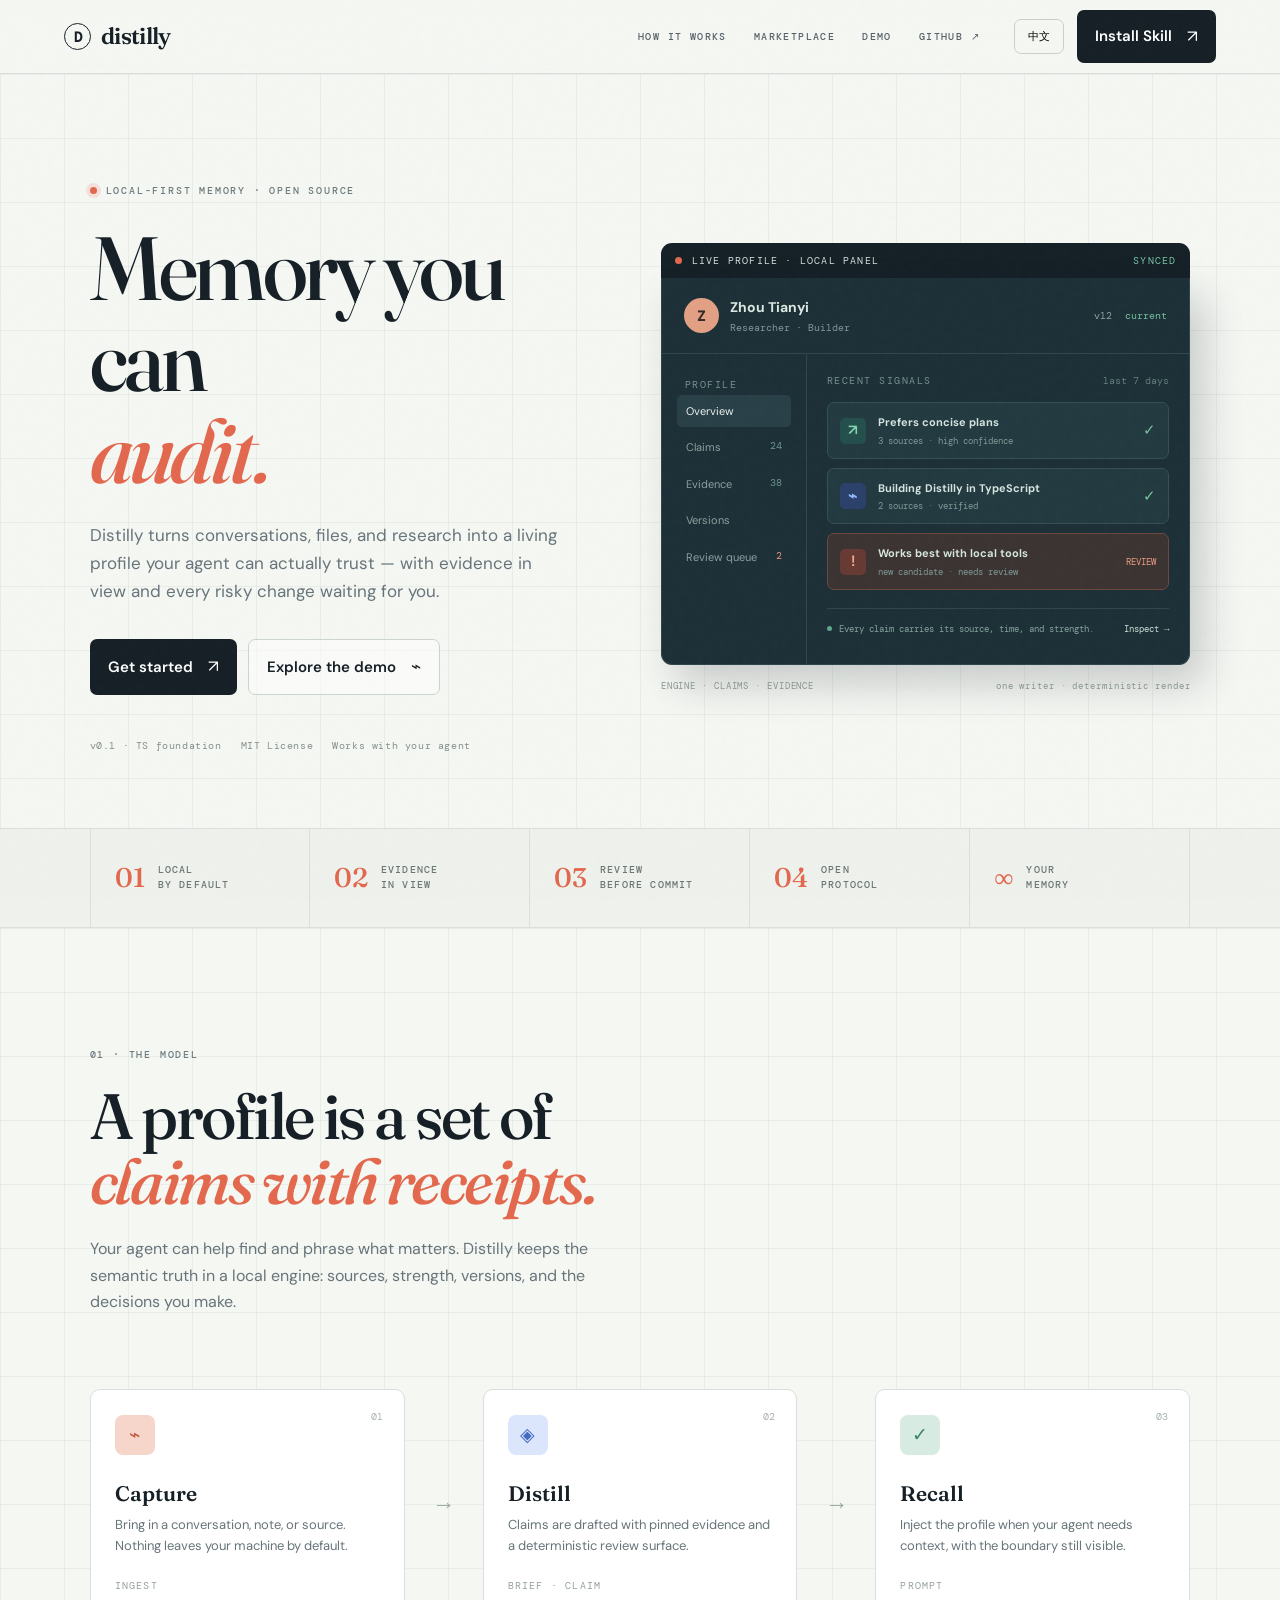
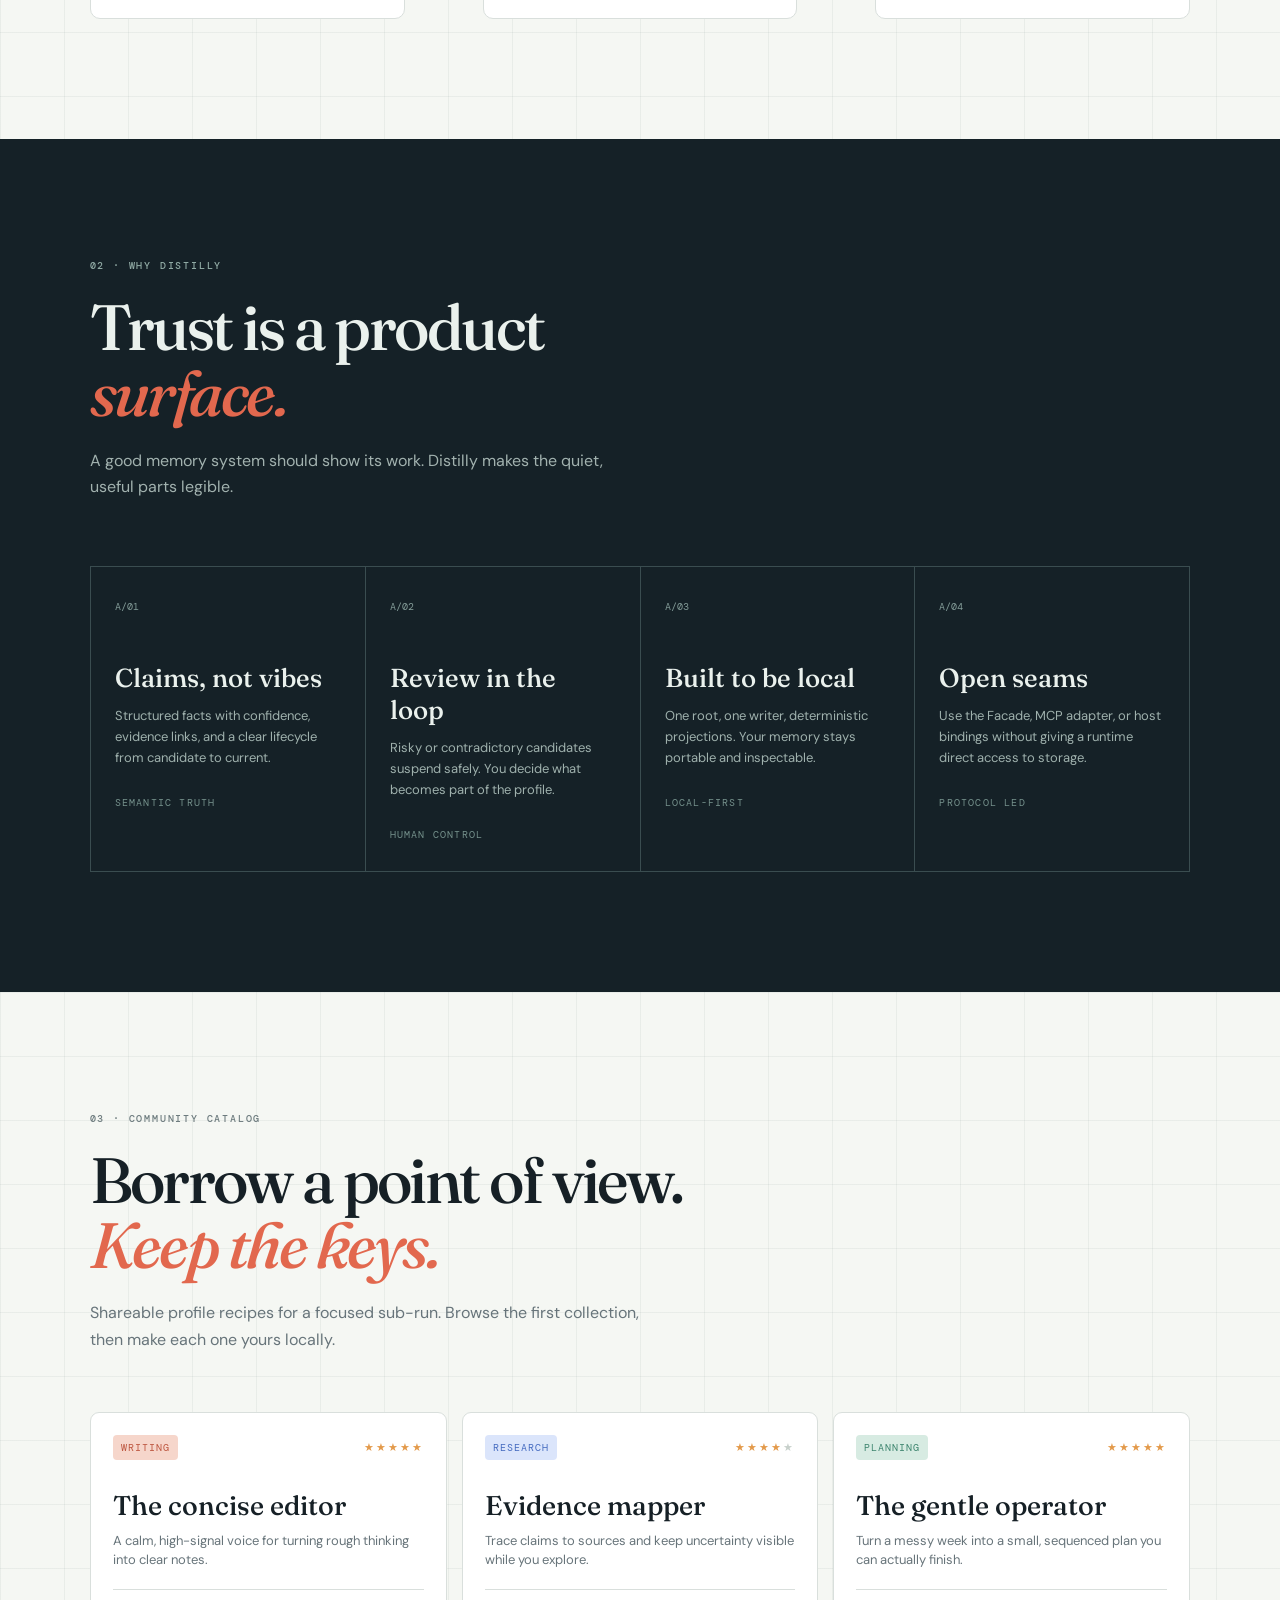
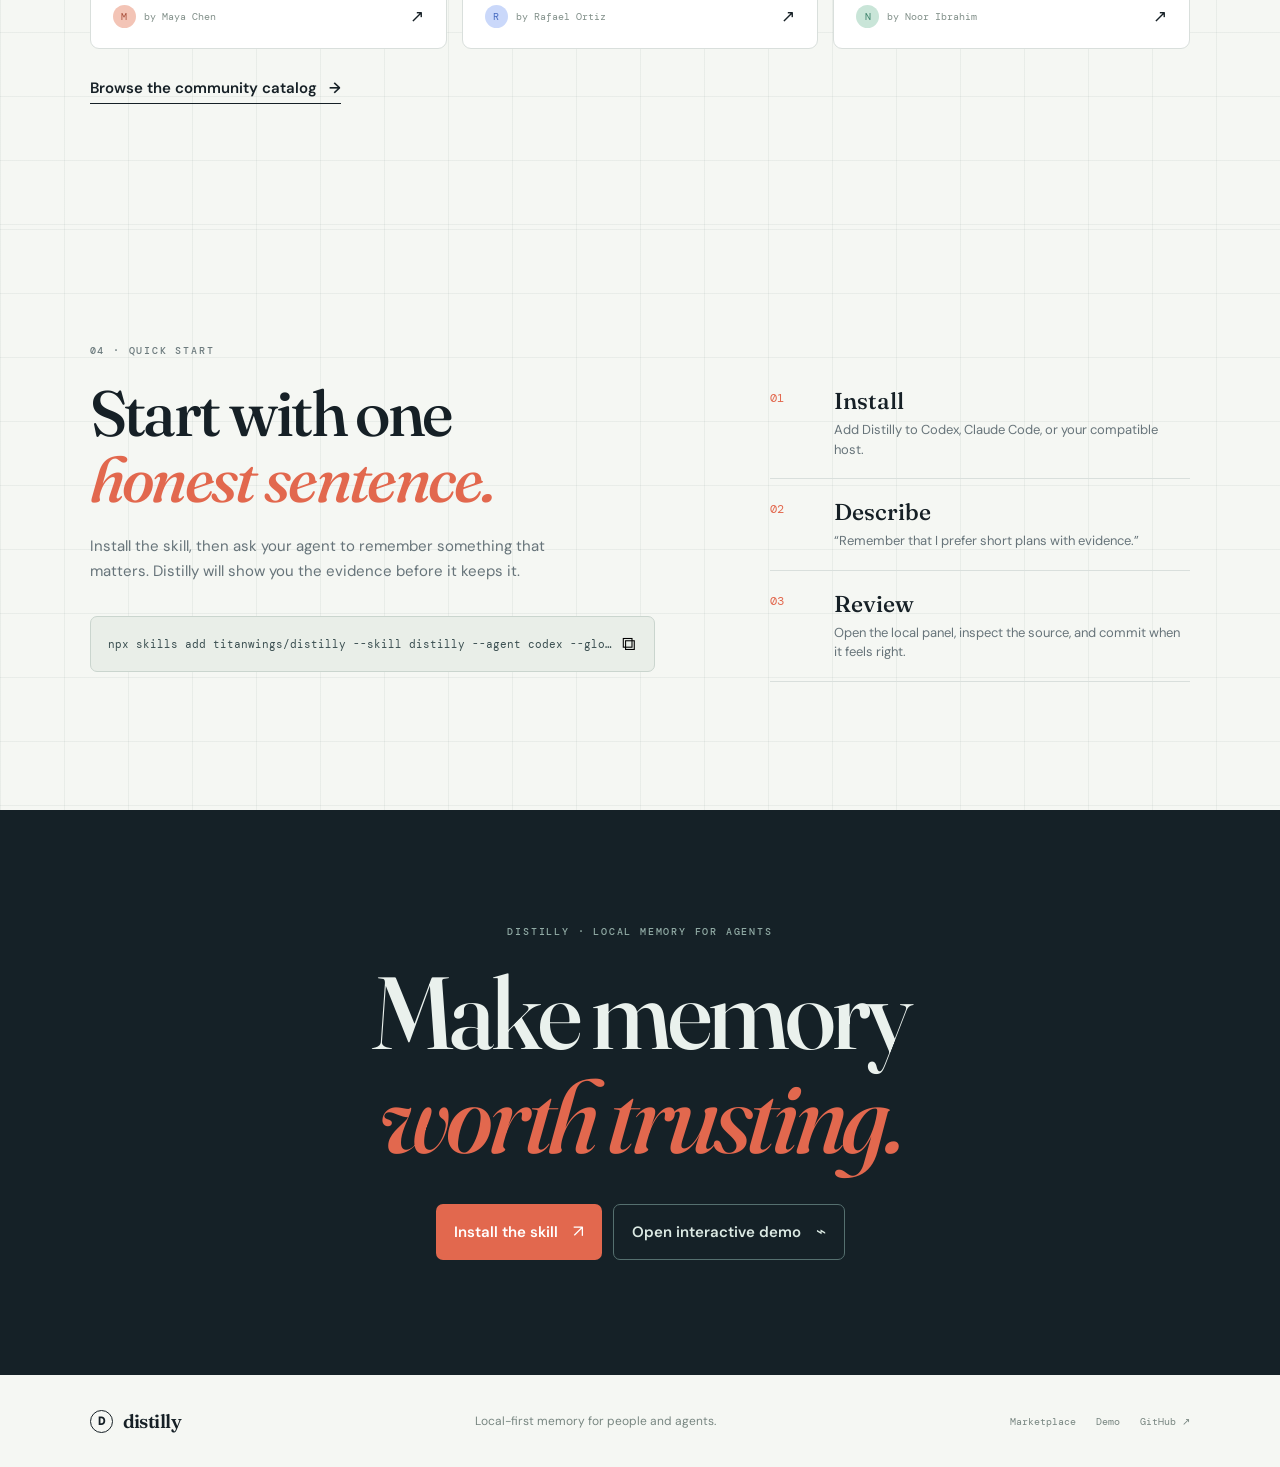
==== index.html @ e6a0ecd7 "feat: add Distilly marketing site" ====
<!doctype html>
<html lang="en">
<head>
  <meta charset="utf-8" />
  <meta name="viewport" content="width=device-width, initial-scale=1" />
  <meta name="description" content="Distilly keeps people knowledge local, evidence based, and ready when your agent needs it." />
  <title>Distilly — Memory you can audit</title>
  <link rel="preconnect" href="https://fonts.googleapis.com" />
  <link rel="preconnect" href="https://fonts.gstatic.com" crossorigin />
  <link href="https://fonts.googleapis.com/css2?family=DM+Mono:wght@400;500&family=DM+Sans:wght@400;500;600;700&family=Fraunces:opsz,wght@9..144,500;9..144,600&display=swap" rel="stylesheet" />
  <link rel="stylesheet" href="styles.css" />
</head>
<body>
  <div class="noise" aria-hidden="true"></div>
  <header class="site-header">
    <a class="wordmark" href="index.html"><span class="mark">D</span><span>distilly</span></a>
    <nav class="nav-links" aria-label="Primary navigation">
      <a href="#how">HOW IT WORKS</a><a href="marketplace.html">MARKETPLACE</a><a href="demo.html">DEMO</a><a href="https://github.com/titanwings/distilly" target="_blank" rel="noreferrer">GITHUB ↗</a>
    </nav>
    <div class="nav-actions"><button class="lang-toggle" type="button" data-lang-toggle>中文</button><a class="button button-dark" href="#quickstart">Install Skill <span>↗</span></a></div>
    <button class="menu-toggle" aria-label="Open menu" aria-expanded="false">☰</button>
  </header>

  <main>
    <section class="hero section-grid">
      <div class="hero-copy">
        <div class="eyebrow"><span class="pulse"></span><span data-en="LOCAL-FIRST MEMORY · OPEN SOURCE" data-zh="本地优先记忆 · 开源" >LOCAL-FIRST MEMORY · OPEN SOURCE</span></div>
        <h1 data-en="Memory you can<br><em>audit.</em>" data-zh="每一条记忆<br>都能被<em>审计。</em>">Memory you can<br><em>audit.</em></h1>
        <p class="lede" data-en="Distilly turns conversations, files, and research into a living profile your agent can actually trust — with evidence in view and every risky change waiting for you." data-zh="Distilly 把对话、文件和研究整理成智能体真正可以信任的动态画像——证据始终可见，每一条有风险的变更都等你确认。">Distilly turns conversations, files, and research into a living profile your agent can actually trust — with evidence in view and every risky change waiting for you.</p>
        <div class="hero-actions"><a class="button button-dark" href="#quickstart">Get started <span>↗</span></a><a class="button button-light" href="demo.html">Explore the demo <span>⌁</span></a></div>
        <div class="hero-meta"><span>v0.1 · TS foundation</span><span>MIT License</span><span>Works with your agent</span></div>
      </div>
      <div class="hero-stage">
        <div class="stage-bar"><span class="stage-dot"></span><span>LIVE PROFILE · LOCAL PANEL</span><span class="stage-status">SYNCED</span></div>
        <div class="profile-window">
          <div class="profile-top"><div><span class="avatar">Z</span><div><strong>Zhou Tianyi</strong><small>Researcher · Builder</small></div></div><span class="version">v12 <i>current</i></span></div>
          <div class="profile-body">
            <div class="profile-side"><span class="side-label">PROFILE</span><div class="side-item active">Overview</div><div class="side-item">Claims <b>24</b></div><div class="side-item">Evidence <b>38</b></div><div class="side-item">Versions</div><div class="side-item">Review queue <b class="coral">2</b></div></div>
            <div class="profile-main"><div class="main-label">RECENT SIGNALS <span>last 7 days</span></div><div class="signal-grid"><div class="signal-card"><span class="signal-icon mint">↗</span><div><strong>Prefers concise plans</strong><small>3 sources · high confidence</small></div><span class="check">✓</span></div><div class="signal-card"><span class="signal-icon blue">⌁</span><div><strong>Building Distilly in TypeScript</strong><small>2 sources · verified</small></div><span class="check">✓</span></div><div class="signal-card pending"><span class="signal-icon coral">!</span><div><strong>Works best with local tools</strong><small>new candidate · needs review</small></div><span class="review">REVIEW</span></div></div><div class="evidence-line"><span class="line-dot"></span><span>Every claim carries its source, time, and strength.</span><a href="demo.html">Inspect →</a></div></div>
          </div>
        </div>
        <div class="stage-caption"><span>ENGINE · CLAIMS · EVIDENCE</span><span>one writer · deterministic render</span></div>
      </div>
    </section>

    <section class="proof-strip"><div class="proof-item"><strong>01</strong><span>LOCAL<br>BY DEFAULT</span></div><div class="proof-item"><strong>02</strong><span>EVIDENCE<br>IN VIEW</span></div><div class="proof-item"><strong>03</strong><span>REVIEW<br>BEFORE COMMIT</span></div><div class="proof-item"><strong>04</strong><span>OPEN<br>PROTOCOL</span></div><div class="proof-item"><strong>∞</strong><span>YOUR<br>MEMORY</span></div></section>

    <section class="section section-grid" id="how"><div class="section-head"><div class="eyebrow">01 · THE MODEL</div><h2 data-en="A profile is a set of<br><em>claims with receipts.</em>" data-zh="画像是一组<br><em>带凭证的主张。</em>">A profile is a set of<br><em>claims with receipts.</em></h2><p data-en="Your agent can help find and phrase what matters. Distilly keeps the semantic truth in a local engine: sources, strength, versions, and the decisions you make." data-zh="智能体帮你发现并表达重要信息。Distilly 把语义真相留在本地引擎：来源、强度、版本和你的每一次决定。">Your agent can help find and phrase what matters. Distilly keeps the semantic truth in a local engine: sources, strength, versions, and the decisions you make.</p></div><div class="model-flow"><div class="flow-step"><span class="flow-number">01</span><div class="flow-icon coral-bg">⌁</div><h3>Capture</h3><p>Bring in a conversation, note, or source. Nothing leaves your machine by default.</p><span class="flow-tag">INGEST</span></div><div class="flow-connector">→</div><div class="flow-step"><span class="flow-number">02</span><div class="flow-icon blue-bg">◈</div><h3>Distill</h3><p>Claims are drafted with pinned evidence and a deterministic review surface.</p><span class="flow-tag">BRIEF · CLAIM</span></div><div class="flow-connector">→</div><div class="flow-step"><span class="flow-number">03</span><div class="flow-icon mint-bg">✓</div><h3>Recall</h3><p>Inject the profile when your agent needs context, with the boundary still visible.</p><span class="flow-tag">PROMPT</span></div></div></section>

    <section class="section dark-section"><div class="section-head light"><div class="eyebrow">02 · WHY DISTILLY</div><h2>Trust is a product<br><em>surface.</em></h2><p>A good memory system should show its work. Distilly makes the quiet, useful parts legible.</p></div><div class="feature-grid"><article class="feature-card"><span class="feature-index">A/01</span><h3>Claims, not vibes</h3><p>Structured facts with confidence, evidence links, and a clear lifecycle from candidate to current.</p><span class="feature-foot">SEMANTIC TRUTH</span></article><article class="feature-card"><span class="feature-index">A/02</span><h3>Review in the loop</h3><p>Risky or contradictory candidates suspend safely. You decide what becomes part of the profile.</p><span class="feature-foot">HUMAN CONTROL</span></article><article class="feature-card"><span class="feature-index">A/03</span><h3>Built to be local</h3><p>One root, one writer, deterministic projections. Your memory stays portable and inspectable.</p><span class="feature-foot">LOCAL-FIRST</span></article><article class="feature-card"><span class="feature-index">A/04</span><h3>Open seams</h3><p>Use the Facade, MCP adapter, or host bindings without giving a runtime direct access to storage.</p><span class="feature-foot">PROTOCOL LED</span></article></div></section>

    <section class="section marketplace-preview section-grid"><div class="section-head"><div class="eyebrow">03 · COMMUNITY CATALOG</div><h2>Borrow a point of view.<br><em>Keep the keys.</em></h2><p>Shareable profile recipes for a focused sub-run. Browse the first collection, then make each one yours locally.</p></div><div class="catalog-row"><a class="catalog-card" href="marketplace.html"><div class="catalog-top"><span class="catalog-badge coral-bg">WRITING</span><span class="catalog-stars">★★★★★</span></div><h3>The concise editor</h3><p>A calm, high-signal voice for turning rough thinking into clear notes.</p><div class="catalog-by"><span class="mini-avatar coral">M</span><span>by Maya Chen</span><span class="arrow">↗</span></div></a><a class="catalog-card" href="marketplace.html"><div class="catalog-top"><span class="catalog-badge blue-bg">RESEARCH</span><span class="catalog-stars">★★★★<span>★</span></span></div><h3>Evidence mapper</h3><p>Trace claims to sources and keep uncertainty visible while you explore.</p><div class="catalog-by"><span class="mini-avatar blue">R</span><span>by Rafael Ortiz</span><span class="arrow">↗</span></div></a><a class="catalog-card" href="marketplace.html"><div class="catalog-top"><span class="catalog-badge mint-bg">PLANNING</span><span class="catalog-stars">★★★★★</span></div><h3>The gentle operator</h3><p>Turn a messy week into a small, sequenced plan you can actually finish.</p><div class="catalog-by"><span class="mini-avatar mint">N</span><span>by Noor Ibrahim</span><span class="arrow">↗</span></div></a></div><a class="text-link" href="marketplace.html">Browse the community catalog <span>→</span></a></section>

    <section class="section quickstart section-grid" id="quickstart"><div class="quickstart-copy"><div class="eyebrow">04 · QUICK START</div><h2>Start with one<br><em>honest sentence.</em></h2><p>Install the skill, then ask your agent to remember something that matters. Distilly will show you the evidence before it keeps it.</p><div class="install-box"><code id="install-command">npx skills add titanwings/distilly --skill distilly --agent codex --global</code><button type="button" data-copy="install-command" aria-label="Copy install command">⧉</button></div><span class="copy-note" aria-live="polite"></span></div><div class="steps"><div class="step"><span>01</span><div><h3>Install</h3><p>Add Distilly to Codex, Claude Code, or your compatible host.</p></div></div><div class="step"><span>02</span><div><h3>Describe</h3><p>“Remember that I prefer short plans with evidence.”</p></div></div><div class="step"><span>03</span><div><h3>Review</h3><p>Open the local panel, inspect the source, and commit when it feels right.</p></div></div></div></section>

    <section class="final-cta dark-section"><div class="eyebrow">DISTILLY · LOCAL MEMORY FOR AGENTS</div><h2>Make memory<br><em>worth trusting.</em></h2><div class="cta-actions"><a class="button button-coral" href="#quickstart">Install the skill <span>↗</span></a><a class="button button-outline" href="demo.html">Open interactive demo <span>⌁</span></a></div></section>
  </main>
  <footer class="site-footer"><a class="wordmark" href="index.html"><span class="mark">D</span><span>distilly</span></a><span>Local-first memory for people and agents.</span><div><a href="marketplace.html">Marketplace</a><a href="demo.html">Demo</a><a href="https://github.com/titanwings/distilly" target="_blank" rel="noreferrer">GitHub ↗</a></div></footer>
  <script src="script.js"></script>
</body>
</html>
---- styles.css ----
:root{--ink:#162026;--muted:#67747a;--paper:#f5f7f3;--line:#d9dfdc;--coral:#e2684e;--blue:#4b7be5;--mint:#60a58c;--night:#152127;--panel:#1d3037;--serif:'Fraunces',Georgia,serif;--sans:'DM Sans',Arial,sans-serif;--mono:'DM Mono',monospace}*{box-sizing:border-box}html{scroll-behavior:smooth}body{margin:0;color:var(--ink);background:var(--paper);font-family:var(--sans);font-size:15px;line-height:1.5}.noise{position:fixed;inset:0;pointer-events:none;opacity:.06;z-index:20;background-image:url("data:image/svg+xml,%3Csvg viewBox='0 0 180 180' xmlns='http://www.w3.org/2000/svg'%3E%3Cfilter id='n'%3E%3CfeTurbulence type='fractalNoise' baseFrequency='.85' numOctaves='4' stitchTiles='stitch'/%3E%3C/filter%3E%3Crect width='100%25' height='100%25' filter='url(%23n)' opacity='.25'/%3E%3C/svg%3E")}a{color:inherit;text-decoration:none}.site-header{height:74px;padding:0 clamp(24px,5vw,72px);border-bottom:1px solid var(--line);display:flex;align-items:center;justify-content:space-between;background:rgba(245,247,243,.9);backdrop-filter:blur(14px);position:sticky;top:0;z-index:10}.wordmark{display:flex;align-items:center;gap:10px;font-family:var(--serif);font-size:23px;font-weight:600;letter-spacing:-.03em}.mark{width:27px;height:27px;border:1.5px solid var(--ink);display:grid;place-items:center;font:600 14px var(--mono);border-radius:50%}.nav-links{display:flex;gap:27px;margin-left:auto;margin-right:34px;font:500 10px var(--mono);letter-spacing:.14em;color:#566268}.nav-links a:hover,.site-footer a:hover{color:var(--coral)}.nav-actions{display:flex;align-items:center;gap:13px}.lang-toggle{border:1px solid #c9d0cc;border-radius:7px;background:transparent;padding:9px 13px;font:500 11px var(--mono);cursor:pointer}.button{display:inline-flex;align-items:center;justify-content:center;gap:15px;border-radius:7px;padding:14px 18px;font-weight:600;transition:.2s ease}.button span{font-size:17px;font-weight:400}.button-dark{background:var(--ink);color:#fff}.button-dark:hover{background:var(--coral);transform:translateY(-2px)}.button-light{border:1px solid #cbd4cf;background:rgba(255,255,255,.52)}.button-light:hover{border-color:var(--ink);transform:translateY(-2px)}.menu-toggle{display:none;border:0;background:none;font-size:21px}.section-grid{background-image:linear-gradient(to right,rgba(135,151,148,.11) 1px,transparent 1px),linear-gradient(to bottom,rgba(135,151,148,.11) 1px,transparent 1px);background-size:64px 64px}.hero{min-height:700px;padding:110px clamp(24px,7vw,110px) 76px;display:grid;grid-template-columns:minmax(0,1fr) minmax(420px,1.1fr);gap:7vw;align-items:center}.eyebrow{font:500 10px var(--mono);letter-spacing:.18em;color:#6d7b7e}.pulse{display:inline-block;width:7px;height:7px;border-radius:50%;background:var(--coral);margin-right:9px;box-shadow:0 0 0 4px rgba(226,104,78,.15)}h1,h2,h3,p{margin-top:0}h1,h2{font-family:var(--serif);font-weight:500;letter-spacing:-.04em;line-height:1.02}h1{font-size:clamp(58px,7vw,106px);margin:25px 0 25px}h1 em,h2 em{color:var(--coral);font-style:italic}.lede{max-width:530px;color:var(--muted);font-size:17px;line-height:1.65}.hero-actions{display:flex;gap:11px;margin-top:34px}.hero-meta{display:flex;gap:19px;color:#84908d;margin-top:44px;font:10px var(--mono);letter-spacing:.06em}.hero-stage{position:relative}.stage-bar{display:flex;align-items:center;gap:10px;padding:11px 14px;color:#d4dfdc;background:var(--night);border-radius:11px 11px 0 0;font:10px var(--mono);letter-spacing:.12em}.stage-dot{width:7px;height:7px;border-radius:50%;background:var(--coral)}.stage-status{margin-left:auto;color:#79c3a6}.profile-window{background:var(--panel);color:#dce8e2;border:1px solid #2d454b;border-top:0;border-radius:0 0 11px 11px;box-shadow:14px 19px 40px rgba(22,32,38,.2);overflow:hidden}.profile-top{padding:19px 22px;display:flex;justify-content:space-between;align-items:center;border-bottom:1px solid #30484d}.profile-top>div{display:flex;align-items:center;gap:11px}.avatar{display:grid;place-items:center;width:35px;height:35px;background:#e2a084;color:#362b28;border-radius:50%;font:600 14px var(--mono)}.profile-top strong{display:block;font-size:14px}.profile-top small{display:block;color:#81969a;font:10px var(--mono);margin-top:3px}.version{font:10px var(--mono);color:#8da3a1}.version i{font-style:normal;color:#76c09f;padding-left:7px}.profile-body{display:grid;grid-template-columns:145px 1fr;min-height:310px}.profile-side{padding:18px 15px;border-right:1px solid #30484d}.side-label,.main-label{font:10px var(--mono);letter-spacing:.15em;color:#75908f;margin:0 0 15px 8px}.side-item{padding:8px 9px;color:#8ca0a0;font-size:11px;border-radius:5px;margin-bottom:4px;display:flex;justify-content:space-between}.side-item.active{background:#294048;color:#ecf5ef}.side-item b{font:10px var(--mono);color:#6e9490}.side-item b.coral{color:#ea947f}.profile-main{padding:20px 20px}.main-label{margin-left:0}.main-label span{float:right;color:#657d7d;letter-spacing:0}.signal-grid{display:grid;gap:9px}.signal-card{display:flex;align-items:center;gap:12px;padding:11px 12px;background:#233a41;border:1px solid #345059;border-radius:7px}.signal-card.pending{background:#3b3432;border-color:#6d4840}.signal-icon{display:grid;place-items:center;width:26px;height:26px;border-radius:5px;font-weight:600}.signal-icon.mint{background:#244f4c;color:#82d3ae}.signal-icon.blue{background:#2c416a;color:#93b9ff}.signal-icon.coral{background:#673a34;color:#f3aa8f}.signal-card strong{display:block;font-size:11px;color:#d5e4de}.signal-card small{display:block;color:#7f9896;font:9px var(--mono);margin-top:4px}.check{margin-left:auto;color:#75c49e}.review{margin-left:auto;color:#ef9c83;font:9px var(--mono)}.evidence-line{display:flex;align-items:center;gap:7px;margin-top:18px;padding-top:14px;border-top:1px solid #30484d;color:#85a39d;font:9px var(--mono)}.line-dot{width:5px;height:5px;border-radius:50%;background:var(--mint)}.evidence-line a{margin-left:auto;color:#cfe0d6}.stage-caption{display:flex;justify-content:space-between;margin-top:15px;color:#89958f;font:9px var(--mono);letter-spacing:.1em}.proof-strip{display:grid;grid-template-columns:repeat(5,1fr);border-top:1px solid var(--line);border-bottom:1px solid var(--line);padding:0 clamp(24px,7vw,110px);background:#eef1ec}.proof-item{min-height:98px;border-right:1px solid var(--line);display:flex;align-items:center;gap:13px;padding:20px 0 20px 24px}.proof-item:first-child{border-left:1px solid var(--line)}.proof-item strong{font:500 27px var(--serif);color:var(--coral)}.proof-item span{font:500 10px var(--mono);letter-spacing:.12em;line-height:1.45;color:#6b7775}.section{padding:120px clamp(24px,7vw,110px)}.section-head{max-width:750px}.section-head .eyebrow{margin-bottom:22px}.section-head h2{font-size:clamp(44px,5vw,75px);margin-bottom:23px}.section-head p{max-width:550px;font-size:16px;color:var(--muted);line-height:1.65}.model-flow{display:grid;grid-template-columns:1fr 48px 1fr 48px 1fr;gap:15px;align-items:center;margin-top:74px}.flow-step{background:#fff;border:1px solid var(--line);border-radius:10px;padding:25px 24px 22px;min-height:230px;position:relative}.flow-number{position:absolute;top:20px;right:21px;font:10px var(--mono);color:#a6b1ad}.flow-icon{width:40px;height:40px;display:grid;place-items:center;border-radius:8px;font-size:19px;margin-bottom:25px}.coral-bg{background:#f6d6cb;color:#bd563f}.blue-bg{background:#dbe5fb;color:#456bc0}.mint-bg{background:#d7ebe2;color:#3d846e}.flow-step h3{font:600 21px var(--serif);margin-bottom:9px}.flow-step p{font-size:13px;color:var(--muted);line-height:1.55}.flow-tag,.feature-foot{display:block;margin-top:23px;font:10px var(--mono);letter-spacing:.12em;color:#95a19d}.flow-connector{font:23px var(--serif);color:#9ba8a3;text-align:center}.dark-section{background:var(--night);color:#eaf1ed}.dark-section .eyebrow{color:#90aaa4}.section-head.light p{color:#a2b2af}.feature-grid{display:grid;grid-template-columns:repeat(4,1fr);gap:1px;background:#3a4d50;margin-top:65px;border:1px solid #3a4d50}.feature-card{background:var(--night);padding:27px 24px 30px;min-height:270px}.feature-index{font:10px var(--mono);color:#849d99}.feature-card h3{font:500 26px var(--serif);margin:46px 0 12px}.feature-card p{font-size:13px;line-height:1.6;color:#9fb1ad}.feature-foot{color:#75918c;margin-top:27px}.marketplace-preview{padding-bottom:125px}.catalog-row{display:grid;grid-template-columns:repeat(3,1fr);gap:15px;margin-top:59px}.catalog-card{display:block;background:#fff;border:1px solid var(--line);border-radius:9px;padding:22px 22px 20px;transition:.2s}.catalog-card:hover{transform:translateY(-4px);box-shadow:0 12px 24px rgba(31,49,47,.1)}.catalog-top{display:flex;justify-content:space-between;align-items:center}.catalog-badge{display:inline-block;padding:6px 8px;font:10px var(--mono);letter-spacing:.1em;border-radius:4px}.catalog-stars{font-size:11px;color:#e39a4b;letter-spacing:2px}.catalog-stars span{color:#c7d0cb}.catalog-card h3{font:500 27px var(--serif);margin:29px 0 9px}.catalog-card p{color:var(--muted);font-size:13px;min-height:45px}.catalog-by{display:flex;align-items:center;gap:8px;border-top:1px solid var(--line);padding-top:15px;color:#82908a;font:10px var(--mono)}.mini-avatar{width:23px;height:23px;display:grid;place-items:center;border-radius:50%;font:10px var(--mono)}.mini-avatar.coral{background:#f3c4b6;color:#a9503d}.mini-avatar.blue{background:#cad8fa;color:#466bc0}.mini-avatar.mint{background:#c9e5d8;color:#3d826b}.arrow{margin-left:auto;color:var(--ink);font-size:17px}.text-link{display:inline-flex;gap:12px;color:var(--ink);font-weight:600;margin-top:28px;border-bottom:1px solid var(--ink);padding-bottom:4px}.text-link:hover{color:var(--coral);border-color:var(--coral)}.quickstart{display:grid;grid-template-columns:1.1fr 1fr;gap:9vw;padding-top:115px;padding-bottom:115px}.quickstart-copy h2{font-size:clamp(44px,5vw,75px);margin:23px 0}.quickstart-copy p{max-width:480px;color:var(--muted);line-height:1.65}.install-box{display:flex;align-items:center;max-width:565px;background:#e9eee8;border:1px solid #cad5ce;border-radius:7px;margin-top:32px;padding:14px 13px 14px 17px}.install-box code{overflow:hidden;text-overflow:ellipsis;white-space:nowrap;font:11px var(--mono);color:#3a4e50}.install-box button{margin-left:auto;border:0;background:transparent;font-size:19px;cursor:pointer;padding:2px 5px}.copy-note{font:10px var(--mono);color:var(--mint);display:block;margin-top:8px;height:15px}.steps{padding-top:24px}.step{display:grid;grid-template-columns:47px 1fr;gap:17px;padding:19px 0;border-bottom:1px solid var(--line)}.step>span{font:12px var(--mono);color:var(--coral);padding-top:3px}.step h3{font:500 23px var(--serif);margin-bottom:5px}.step p{color:var(--muted);font-size:13px;margin-bottom:0}.final-cta{text-align:center;padding:115px 24px}.final-cta h2{font-size:clamp(56px,8vw,115px);margin:22px 0 36px}.cta-actions{display:flex;justify-content:center;gap:11px}.button-coral{background:var(--coral);color:#fff}.button-coral:hover{background:#f17a60;transform:translateY(-2px)}.button-outline{border:1px solid #55706f;color:#dbe9e3}.button-outline:hover{border-color:#9bc1b2}.site-footer{display:flex;align-items:center;justify-content:space-between;padding:32px clamp(24px,7vw,110px);color:#788681;font-size:12px}.site-footer .wordmark{font-size:19px;color:var(--ink)}.site-footer .mark{width:23px;height:23px;font-size:12px}.site-footer>div{display:flex;gap:20px;font:10px var(--mono)}
@media(max-width:900px){.nav-links,.nav-actions{display:none}.menu-toggle{display:block}.site-header{height:64px}.hero{grid-template-columns:1fr;padding-top:76px}.hero-stage{margin-top:20px}.feature-grid{grid-template-columns:repeat(2,1fr)}.catalog-row{grid-template-columns:1fr}.quickstart{grid-template-columns:1fr;gap:30px}.proof-strip{grid-template-columns:repeat(3,1fr)}.proof-item:nth-child(n+4){display:none}.model-flow{grid-template-columns:1fr;gap:10px}.flow-connector{transform:rotate(90deg)}}
@media(max-width:520px){h1{font-size:54px}.hero{padding-left:20px;padding-right:20px}.section{padding-left:20px;padding-right:20px}.hero-actions,.cta-actions{flex-direction:column;align-items:stretch}.hero-meta{flex-wrap:wrap;gap:9px}.profile-body{grid-template-columns:1fr}.profile-side{display:none}.profile-main{padding:15px}.proof-strip{padding:0 20px}.proof-item{padding-left:10px;gap:8px}.proof-item strong{font-size:21px}.proof-item span{font-size:8px}.feature-grid{grid-template-columns:1fr}.site-footer{flex-direction:column;align-items:flex-start;gap:17px}.site-footer>div{gap:13px}}
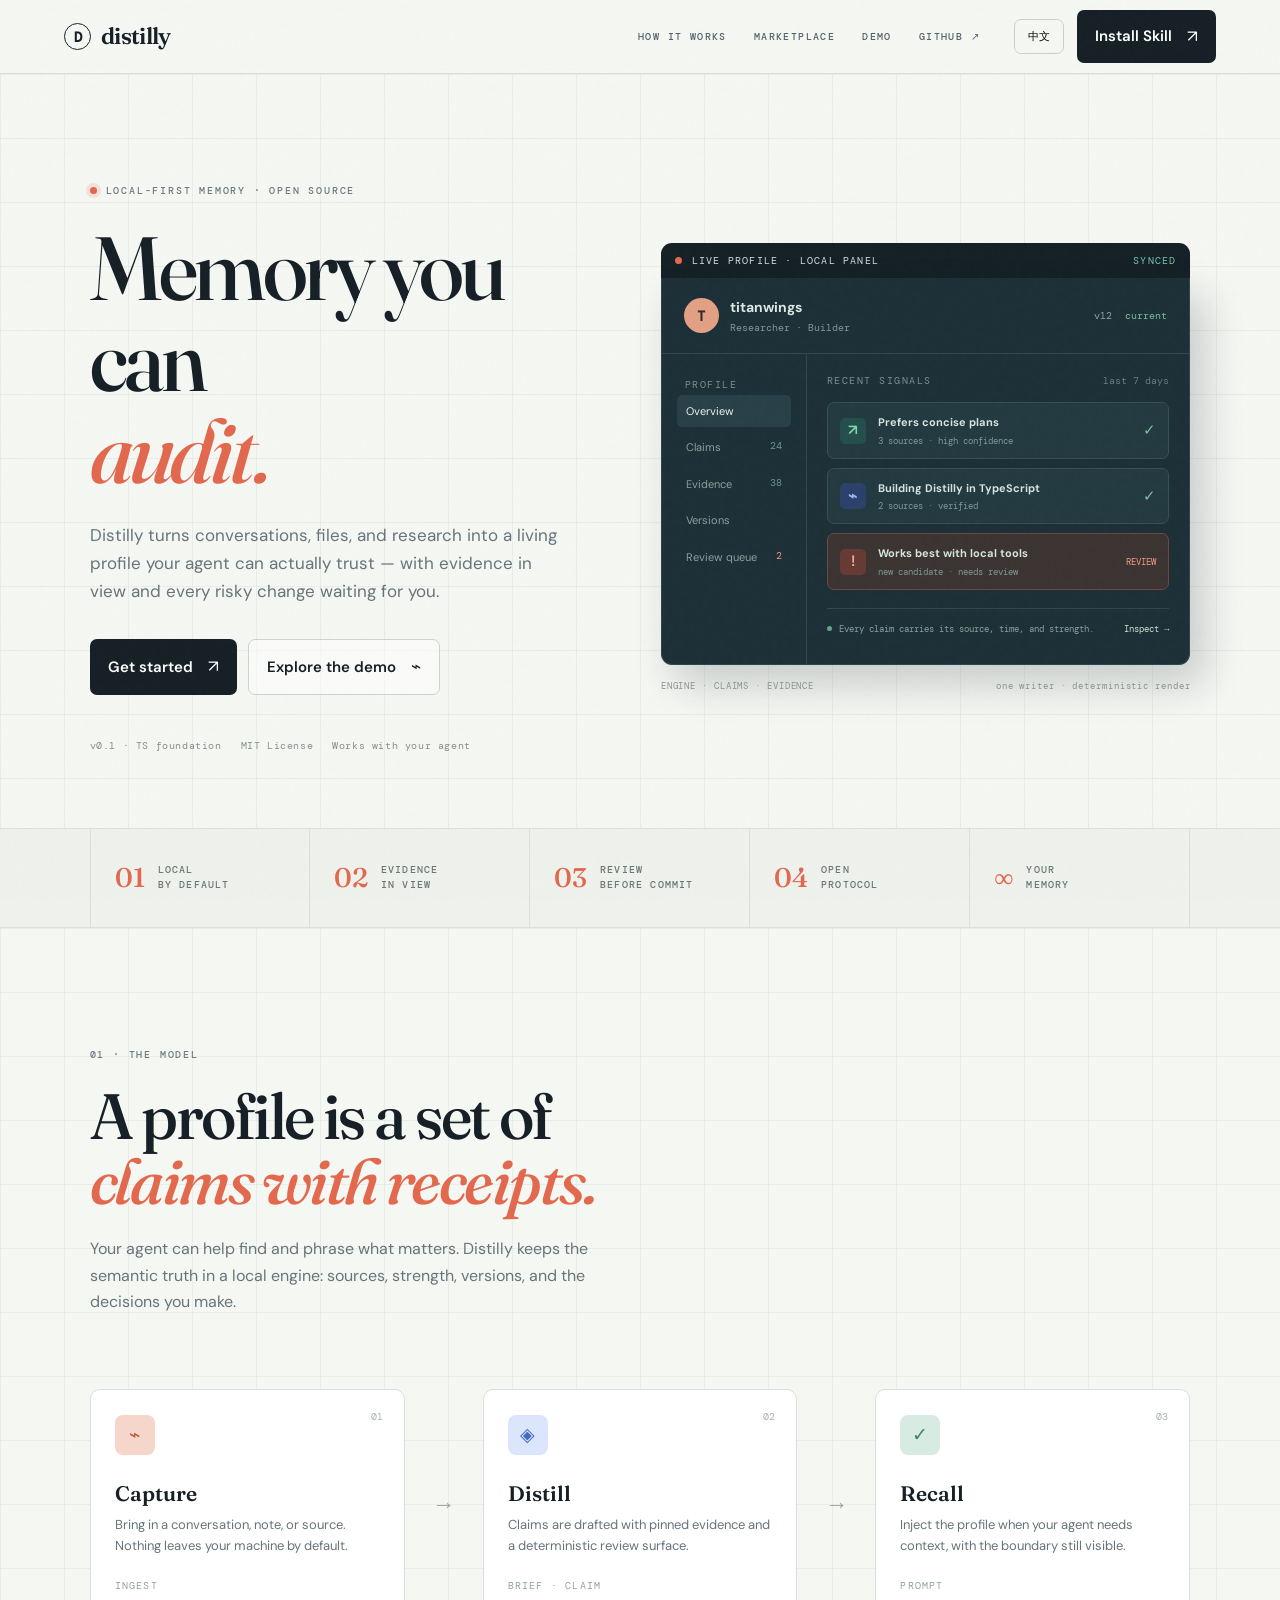
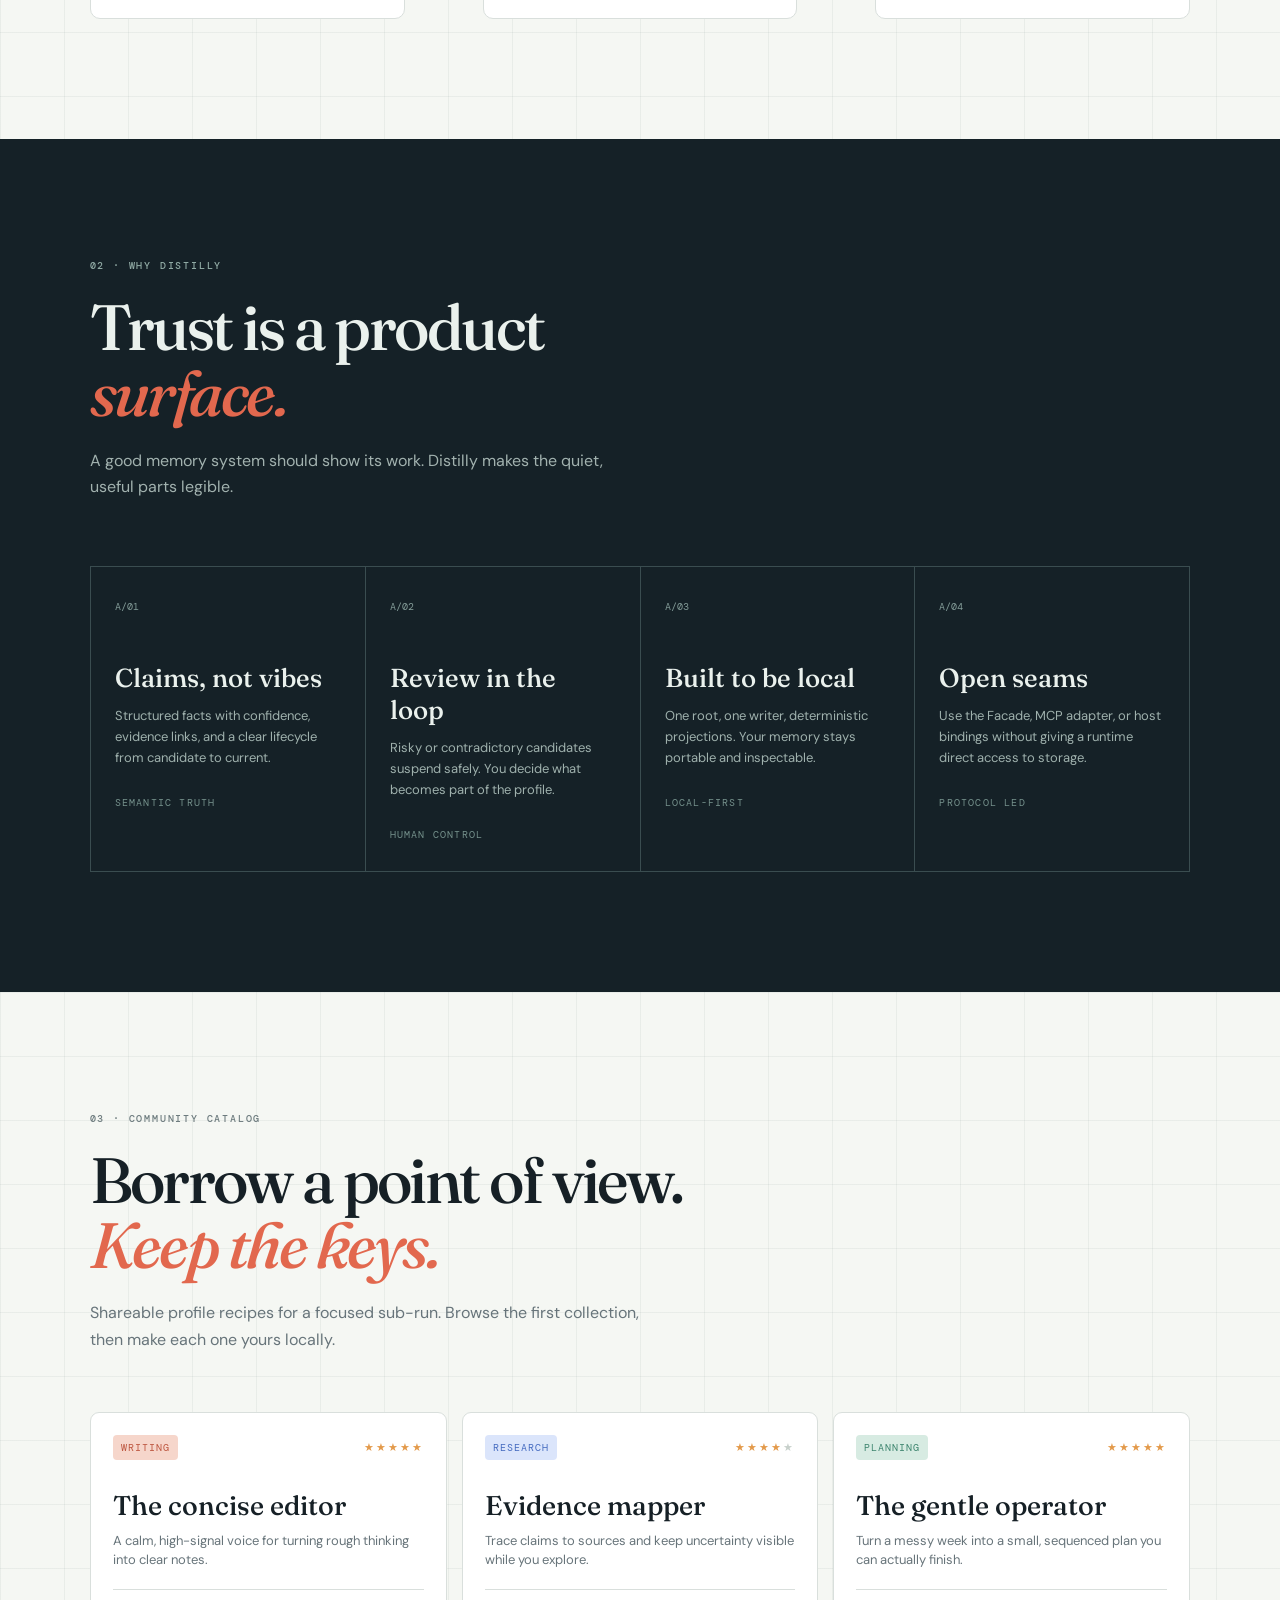
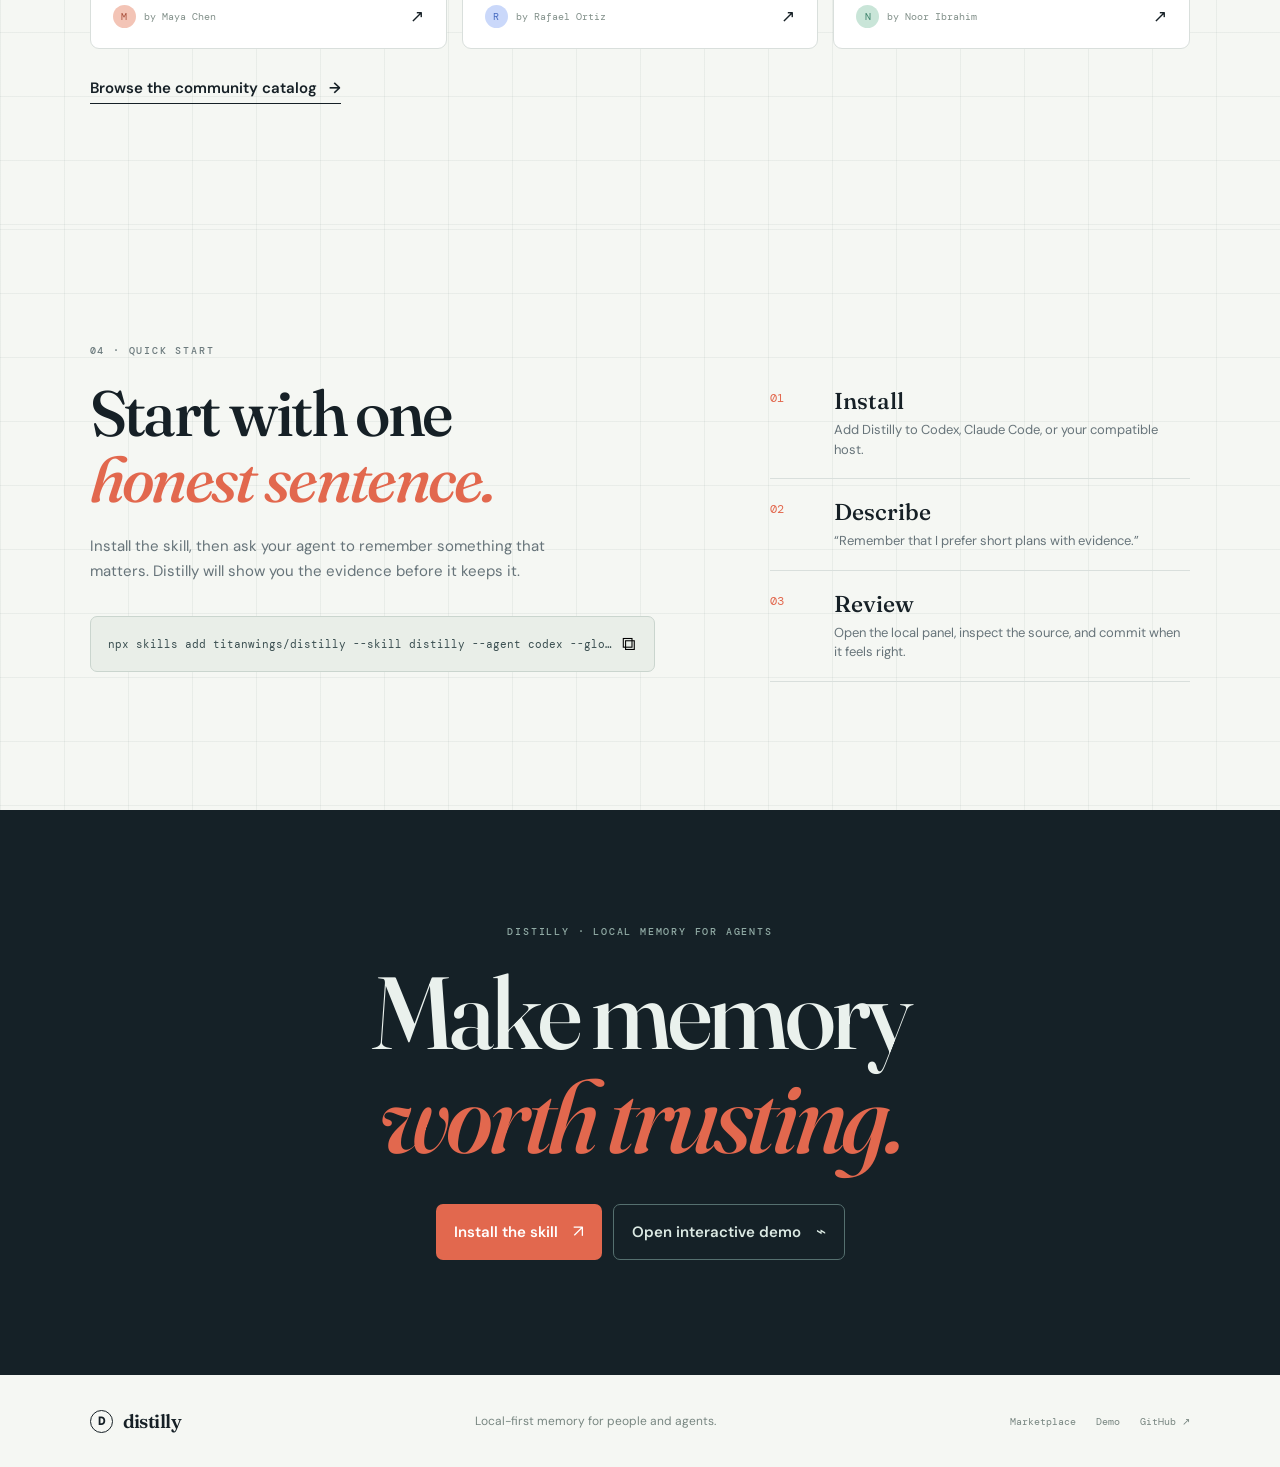
==== commit 54faec54: "fix: use public handle in demo fixture" ====
--- a/index.html
+++ b/index.html
@@ -33,7 +33,7 @@
       <div class="hero-stage">
         <div class="stage-bar"><span class="stage-dot"></span><span>LIVE PROFILE · LOCAL PANEL</span><span class="stage-status">SYNCED</span></div>
         <div class="profile-window">
-          <div class="profile-top"><div><span class="avatar">Z</span><div><strong>Zhou Tianyi</strong><small>Researcher · Builder</small></div></div><span class="version">v12 <i>current</i></span></div>
+          <div class="profile-top"><div><span class="avatar">T</span><div><strong>titanwings</strong><small>Researcher · Builder</small></div></div><span class="version">v12 <i>current</i></span></div>
           <div class="profile-body">
             <div class="profile-side"><span class="side-label">PROFILE</span><div class="side-item active">Overview</div><div class="side-item">Claims <b>24</b></div><div class="side-item">Evidence <b>38</b></div><div class="side-item">Versions</div><div class="side-item">Review queue <b class="coral">2</b></div></div>
             <div class="profile-main"><div class="main-label">RECENT SIGNALS <span>last 7 days</span></div><div class="signal-grid"><div class="signal-card"><span class="signal-icon mint">↗</span><div><strong>Prefers concise plans</strong><small>3 sources · high confidence</small></div><span class="check">✓</span></div><div class="signal-card"><span class="signal-icon blue">⌁</span><div><strong>Building Distilly in TypeScript</strong><small>2 sources · verified</small></div><span class="check">✓</span></div><div class="signal-card pending"><span class="signal-icon coral">!</span><div><strong>Works best with local tools</strong><small>new candidate · needs review</small></div><span class="review">REVIEW</span></div></div><div class="evidence-line"><span class="line-dot"></span><span>Every claim carries its source, time, and strength.</span><a href="demo.html">Inspect →</a></div></div>
